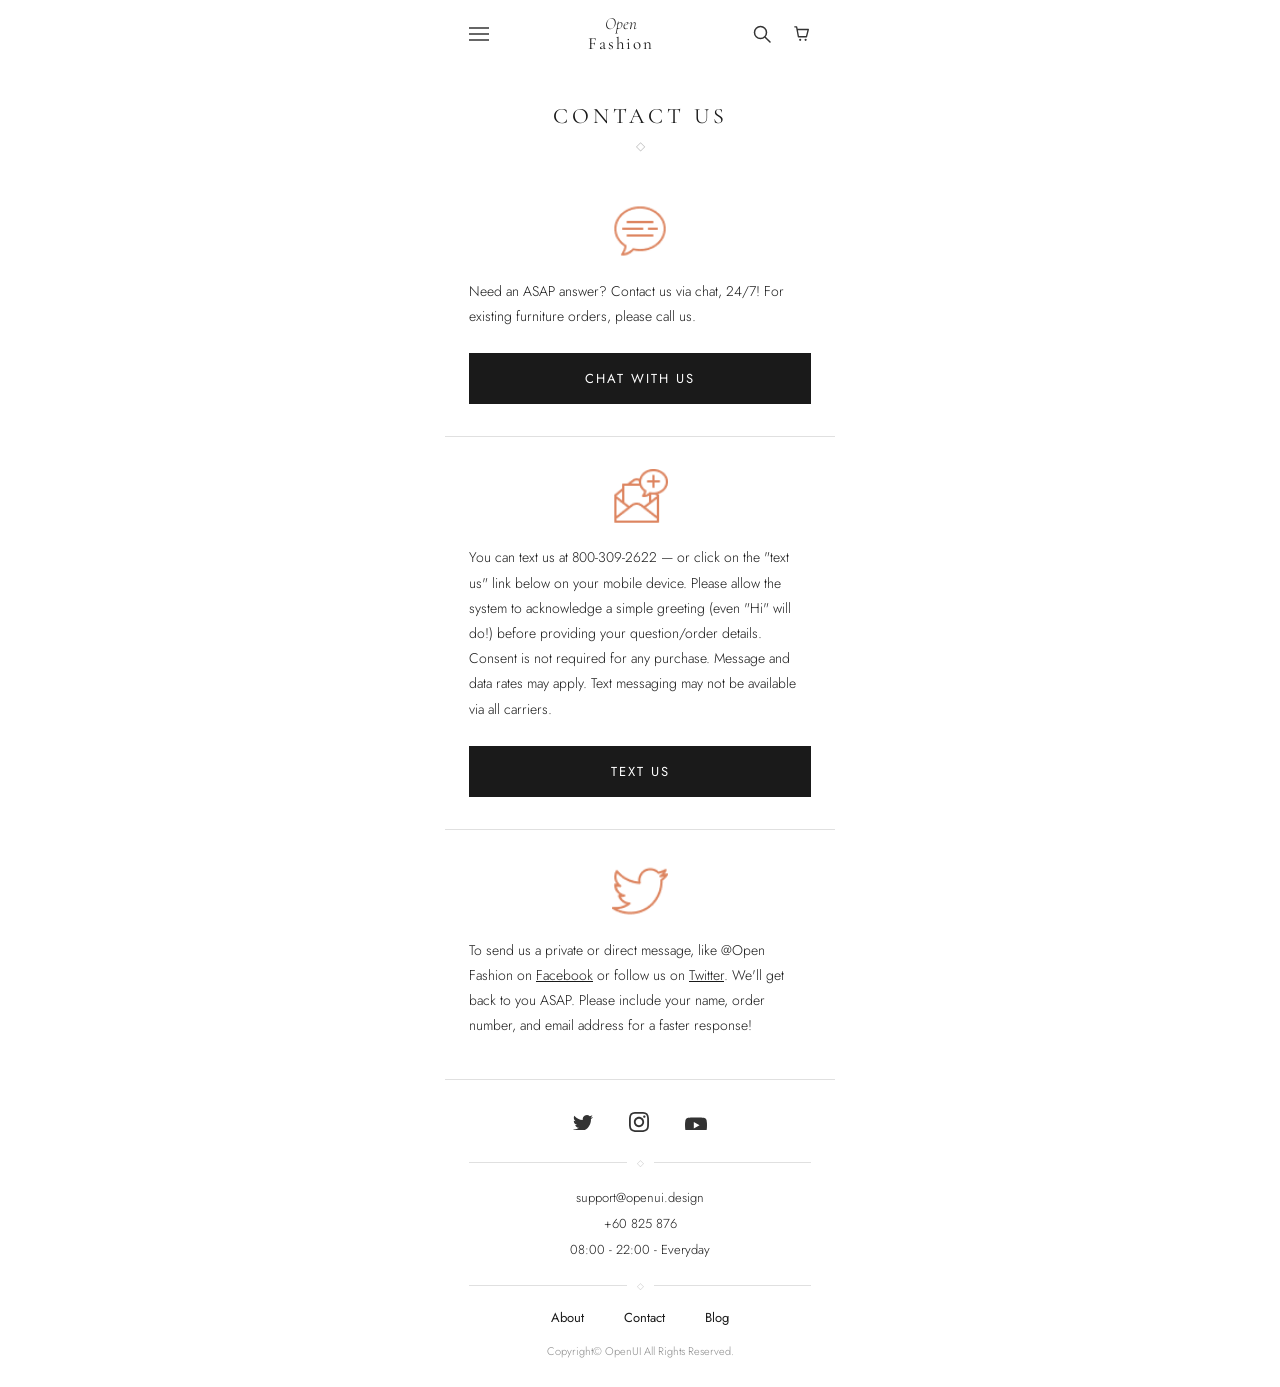
==== pages/contact.html @ 9be6f363 "feat: week 10" ====
<!DOCTYPE html>
<html lang="en">
<head>
    <meta charset="UTF-8">
    <meta name="viewport" content="width=device-width, initial-scale=1.0">
    <title>Open Fashion - Contact</title>
    <link rel="preconnect" href="https://fonts.googleapis.com">
    <link rel="preconnect" href="https://fonts.gstatic.com" crossorigin>
    <link href="https://fonts.googleapis.com/css2?family=Cormorant+Garamond:ital,wght@0,300;0,400;1,300;1,400&family=Jost:wght@300;400;500&display=swap" rel="stylesheet">
    <link rel="stylesheet" href="../src/css/contact.css">
</head>
<body>

    
    <header class="header">
        <a href="menu.html" class="nav-btn" aria-label="Menu">
            <svg width="20" height="14" viewBox="0 0 20 14" fill="none">
                <line x1="0" y1="1" x2="20" y2="1" stroke="#333" stroke-width="1.5" stroke-linecap="round"/>
                <line x1="0" y1="7" x2="20" y2="7" stroke="#333" stroke-width="1.5" stroke-linecap="round"/>
                <line x1="0" y1="13" x2="20" y2="13" stroke="#333" stroke-width="1.5" stroke-linecap="round"/>
            </svg>
        </a>

        <div class="logo">
            <span class="logo-top">Open</span>
            <span class="logo-bottom">Fashion</span>
        </div>

        <div class="header-right">
            <a href="search.html" class="nav-btn" aria-label="Search">
                <svg width="18" height="18" viewBox="0 0 18 18" fill="none">
                    <circle cx="7.5" cy="7.5" r="6" stroke="#333" stroke-width="1.5"/>
                    <line x1="12.2" y1="12.2" x2="17" y2="17" stroke="#333" stroke-width="1.5" stroke-linecap="round"/>
                </svg>
            </a>
            <a href="checkout.html" class="nav-btn" aria-label="Cart">
                <svg width="18" height="18" viewBox="0 0 20 20" fill="none">
                    <path d="M2 2H4L6 13H15L17 5H4.5" stroke="#333" stroke-width="1.5" stroke-linecap="round" stroke-linejoin="round"/>
                    <circle cx="8" cy="16.5" r="1.2" fill="#333"/>
                    <circle cx="14" cy="16.5" r="1.2" fill="#333"/>
                </svg>
            </a>
        </div>
    </header>

    
    <section class="contact-hero">
        <h1 class="page-title">CONTACT US</h1>
        <div class="ornament-divider">
            <span class="diamond">◇</span>
        </div>
    </section>

    
    <section class="contact-section">
        <div class="contact-icon">
            <img src="../src/img/ChatMessage.png" alt="Chat">
        </div>
        <p class="contact-desc">
            Need an ASAP answer? Contact us via chat, 24/7! For existing furniture orders, please call us.
        </p>
        <button class="contact-btn">CHAT WITH US</button>
    </section>

    
    <section class="contact-section">
        <div class="contact-icon">
            <img src="../src/img/AddMessage.png" alt="Text Us">
        </div>
        <p class="contact-desc">
            You can text us at 800-309-2622 — or click on the "text us" link below on your mobile device. Please allow the system to acknowledge a simple greeting (even "Hi" will do!) before providing your question/order details. Consent is not required for any purchase. Message and data rates may apply. Text messaging may not be available via all carriers.
        </p>
        <button class="contact-btn">TEXT US</button>
    </section>

    
    <section class="contact-section">
        <div class="contact-icon">
            <img src="../src/img/Twitter.png" alt="Twitter">
        </div>
        <p class="contact-desc">
            To send us a private or direct message, like @Open Fashion on <a href="#" class="contact-link">Facebook</a> or follow us on <a href="#" class="contact-link">Twitter</a>. We'll get back to you ASAP. Please include your name, order number, and email address for a faster response!
        </p>
    </section>

    
    <footer class="footer">
        <div class="social-icons">
            <a href="#" aria-label="Twitter">
                <svg width="20" height="17" viewBox="0 0 24 20" fill="#333">
                    <path d="M23.954 4.569a10 10 0 01-2.825.775 4.958 4.958 0 002.163-2.723c-.951.555-2.005.959-3.127 1.184a4.92 4.92 0 00-8.384 4.482C7.691 8.094 4.066 6.13 1.64 3.161a4.822 4.822 0 00-.666 2.475c0 1.71.87 3.213 2.188 4.096a4.904 4.904 0 01-2.228-.616v.061a4.923 4.923 0 003.946 4.827 4.996 4.996 0 01-2.212.085 4.937 4.937 0 004.604 3.417 9.868 9.868 0 01-6.102 2.105c-.39 0-.779-.023-1.17-.067a13.995 13.995 0 007.557 2.209c9.054 0 13.999-7.496 13.999-13.986 0-.209 0-.42-.015-.63a9.936 9.936 0 002.46-2.548l-.047-.02z"/>
                </svg>
            </a>
            <a href="#" aria-label="Instagram">
                <svg width="20" height="20" viewBox="0 0 24 24" fill="#333">
                    <path d="M12 2.163c3.204 0 3.584.012 4.85.07 3.252.148 4.771 1.691 4.919 4.919.058 1.265.069 1.645.069 4.849 0 3.205-.012 3.584-.069 4.849-.149 3.225-1.664 4.771-4.919 4.919-1.266.058-1.644.07-4.85.07-3.204 0-3.584-.012-4.849-.07-3.26-.149-4.771-1.699-4.919-4.92-.058-1.265-.07-1.644-.07-4.849 0-3.204.013-3.583.07-4.849.149-3.227 1.664-4.771 4.919-4.919 1.266-.057 1.645-.069 4.849-.069zm0-2.163c-3.259 0-3.667.014-4.947.072-4.358.2-6.78 2.618-6.98 6.98-.059 1.281-.073 1.689-.073 4.948 0 3.259.014 3.668.072 4.948.2 4.358 2.618 6.78 6.98 6.98 1.281.058 1.689.072 4.948.072 3.259 0 3.668-.014 4.948-.072 4.354-.2 6.782-2.618 6.979-6.98.059-1.28.073-1.689.073-4.948 0-3.259-.014-3.667-.072-4.947-.196-4.354-2.617-6.78-6.979-6.98-1.281-.059-1.69-.073-4.949-.073zm0 5.838c-3.403 0-6.162 2.759-6.162 6.162s2.759 6.163 6.162 6.163 6.162-2.759 6.162-6.163c0-3.403-2.759-6.162-6.162-6.162zm0 10.162c-2.209 0-4-1.79-4-4 0-2.209 1.791-4 4-4s4 1.791 4 4c0 2.21-1.791 4-4 4zm6.406-11.845c-.796 0-1.441.645-1.441 1.44s.645 1.44 1.441 1.44c.795 0 1.439-.645 1.439-1.44s-.644-1.44-1.439-1.44z"/>
                </svg>
            </a>
            <a href="#" aria-label="YouTube">
                <svg width="22" height="16" viewBox="0 0 24 17" fill="#333">
                    <path d="M23.495 6.205a3.007 3.007 0 00-2.088-2.088c-1.87-.501-9.396-.501-9.396-.501s-7.507-.01-9.396.501A3.007 3.007 0 00.527 6.205a31.247 31.247 0 00-.522 5.805 31.247 31.247 0 00.522 5.783 3.007 3.007 0 002.088 2.088c1.868.502 9.396.502 9.396.502s7.506 0 9.396-.502a3.007 3.007 0 002.088-2.088 31.247 31.247 0 00.5-5.783 31.247 31.247 0 00-.5-5.805zM9.609 15.601V8.408l6.264 3.602z"/>
                </svg>
            </a>
        </div>

        <div class="footer-divider">
            <span class="line"></span>
            <span class="diamond">◇</span>
            <span class="line"></span>
        </div>

        <address class="contact-info">
            <p>support@openui.design</p>
            <p>+60 825 876</p>
            <p>08:00 - 22:00 - Everyday</p>
        </address>

        <div class="footer-divider">
            <span class="line"></span>
            <span class="diamond">◇</span>
            <span class="line"></span>
        </div>

        <nav class="footer-nav">
            <a href="about.html">About</a>
            <a href="contact.html">Contact</a>
            <a href="blog.html">Blog</a>
        </nav>

        <p class="copyright">Copyright&copy; OpenUI All Rights Reserved.</p>
    </footer>

</body>
</html>
---- src/css/contact.css ----
*, *::before, *::after {
    box-sizing: border-box;
    margin: 0;
    padding: 0;
}

:root {
    --black: #1a1a1a;
    --gray: #888;
    --border: #e0e0e0;
    --white: #ffffff;
}

body {
    font-family: 'Jost', sans-serif;
    color: var(--black);
    background: var(--white);
    max-width: 390px;
    margin: 0 auto;
    overflow-x: hidden;
}

a { text-decoration: none; color: inherit; }
button { cursor: pointer; }
img { display: block; }

.header {
    display: flex;
    align-items: center;
    justify-content: space-between;
    padding: 14px 20px;
    position: sticky;
    top: 0;
    background: var(--white);
    z-index: 100;
}

.nav-btn {
    background: none;
    border: none;
    padding: 4px;
    display: flex;
    align-items: center;
    justify-content: center;
}

.logo {
    display: flex;
    flex-direction: column;
    align-items: center;
    font-family: 'Cormorant Garamond', serif;
    line-height: 1.15;
    text-align: center;
}

.logo-top {
    font-style: italic;
    font-size: 17px;
    font-weight: 300;
}

.logo-bottom {
    font-size: 17px;
    font-weight: 400;
    letter-spacing: 2px;
}

.header-right {
    display: flex;
    gap: 14px;
}

.contact-hero {
    padding: 36px 24px 16px;
    text-align: center;
}

.page-title {
    font-family: 'Cormorant Garamond', serif;
    font-size: 22px;
    font-weight: 400;
    letter-spacing: 4px;
    color: var(--black);
    margin-bottom: 8px;
}

.ornament-divider {
    color: #bbb;
    font-size: 12px;
    margin-top: 6px;
}

.contact-section {
    padding: 32px 24px;
    border-bottom: 1px solid var(--border);
}

.contact-section:last-of-type {
    border-bottom: none;
}

.contact-icon {
    display: flex;
    justify-content: center;
    margin-bottom: 20px;
}

.contact-icon img {
    width: 56px;
    height: 56px;
    object-fit: contain;
}

.contact-desc {
    font-size: 14px;
    font-weight: 300;
    line-height: 1.8;
    color: var(--black);
    margin-bottom: 24px;
}

.contact-section:last-of-type .contact-desc {
    margin-bottom: 0;
}

.contact-link {
    text-decoration: underline;
    color: var(--black);
}

.contact-btn {
    display: block;
    width: 100%;
    background: var(--black);
    color: white;
    border: none;
    padding: 16px;
    font-family: 'Jost', sans-serif;
    font-size: 13px;
    font-weight: 400;
    letter-spacing: 2px;
    cursor: pointer;
    text-align: center;
}

.footer {
    padding: 32px 24px 28px;
    text-align: center;
    border-top: 1px solid var(--border);
    margin-top: 8px;
}

.social-icons {
    display: flex;
    justify-content: center;
    gap: 36px;
    margin-bottom: 24px;
}

.social-icons a {
    color: var(--black);
    display: flex;
    align-items: center;
    justify-content: center;
}

.footer-divider {
    display: flex;
    align-items: center;
    gap: 10px;
    margin: 16px 0;
}

.footer-divider .line {
    flex: 1;
    height: 1px;
    background: var(--border);
}

.footer-divider .diamond {
    color: #ccc;
    font-size: 9px;
}

.contact-info {
    font-style: normal;
}

.contact-info p {
    font-size: 13px;
    color: var(--black);
    line-height: 2;
    font-weight: 300;
}

.footer-nav {
    display: flex;
    justify-content: center;
    gap: 40px;
    margin: 8px 0;
}

.footer-nav a {
    font-size: 13px;
    color: var(--black);
    font-weight: 400;
}

.copyright {
    font-size: 11px;
    color: var(--gray);
    margin-top: 16px;
    font-weight: 300;
}
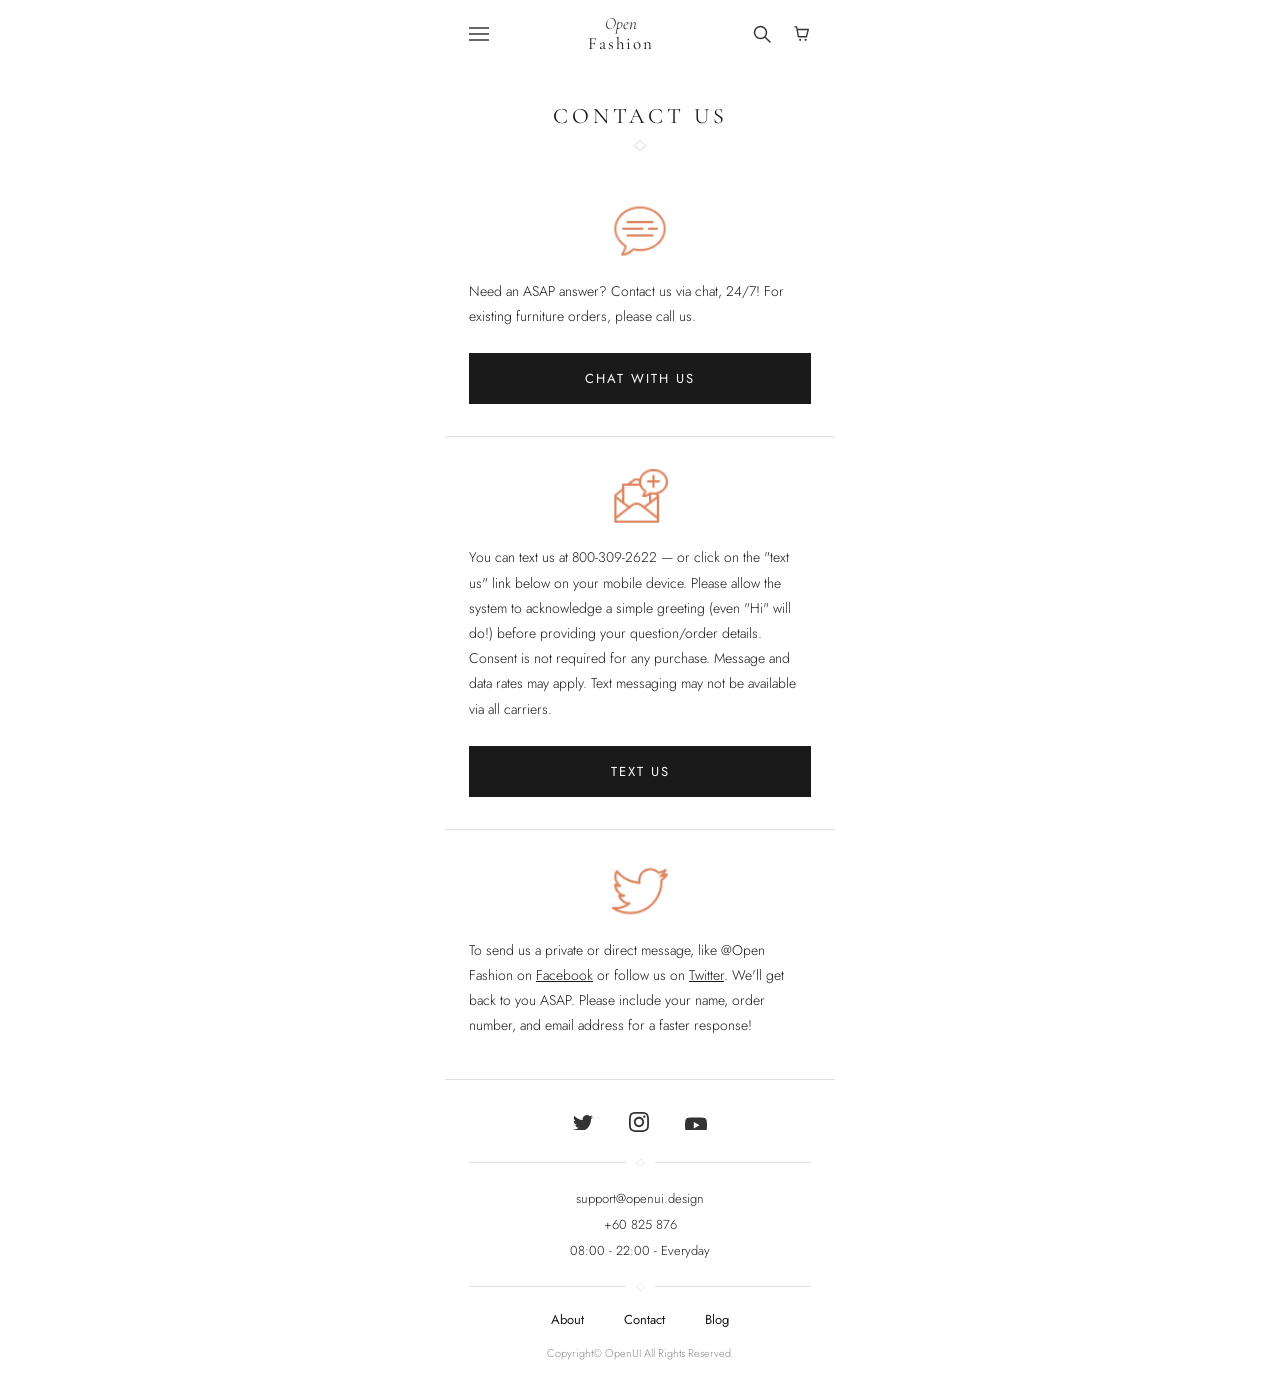
==== commit 9f8ea1e6: "feat: week 10" ====
--- a/pages/contact.html
+++ b/pages/contact.html
@@ -1,5 +1,5 @@
 <!DOCTYPE html>
-<html lang="en">
+<html lang="ko">
 <head>
     <meta charset="UTF-8">
     <meta name="viewport" content="width=device-width, initial-scale=1.0">
